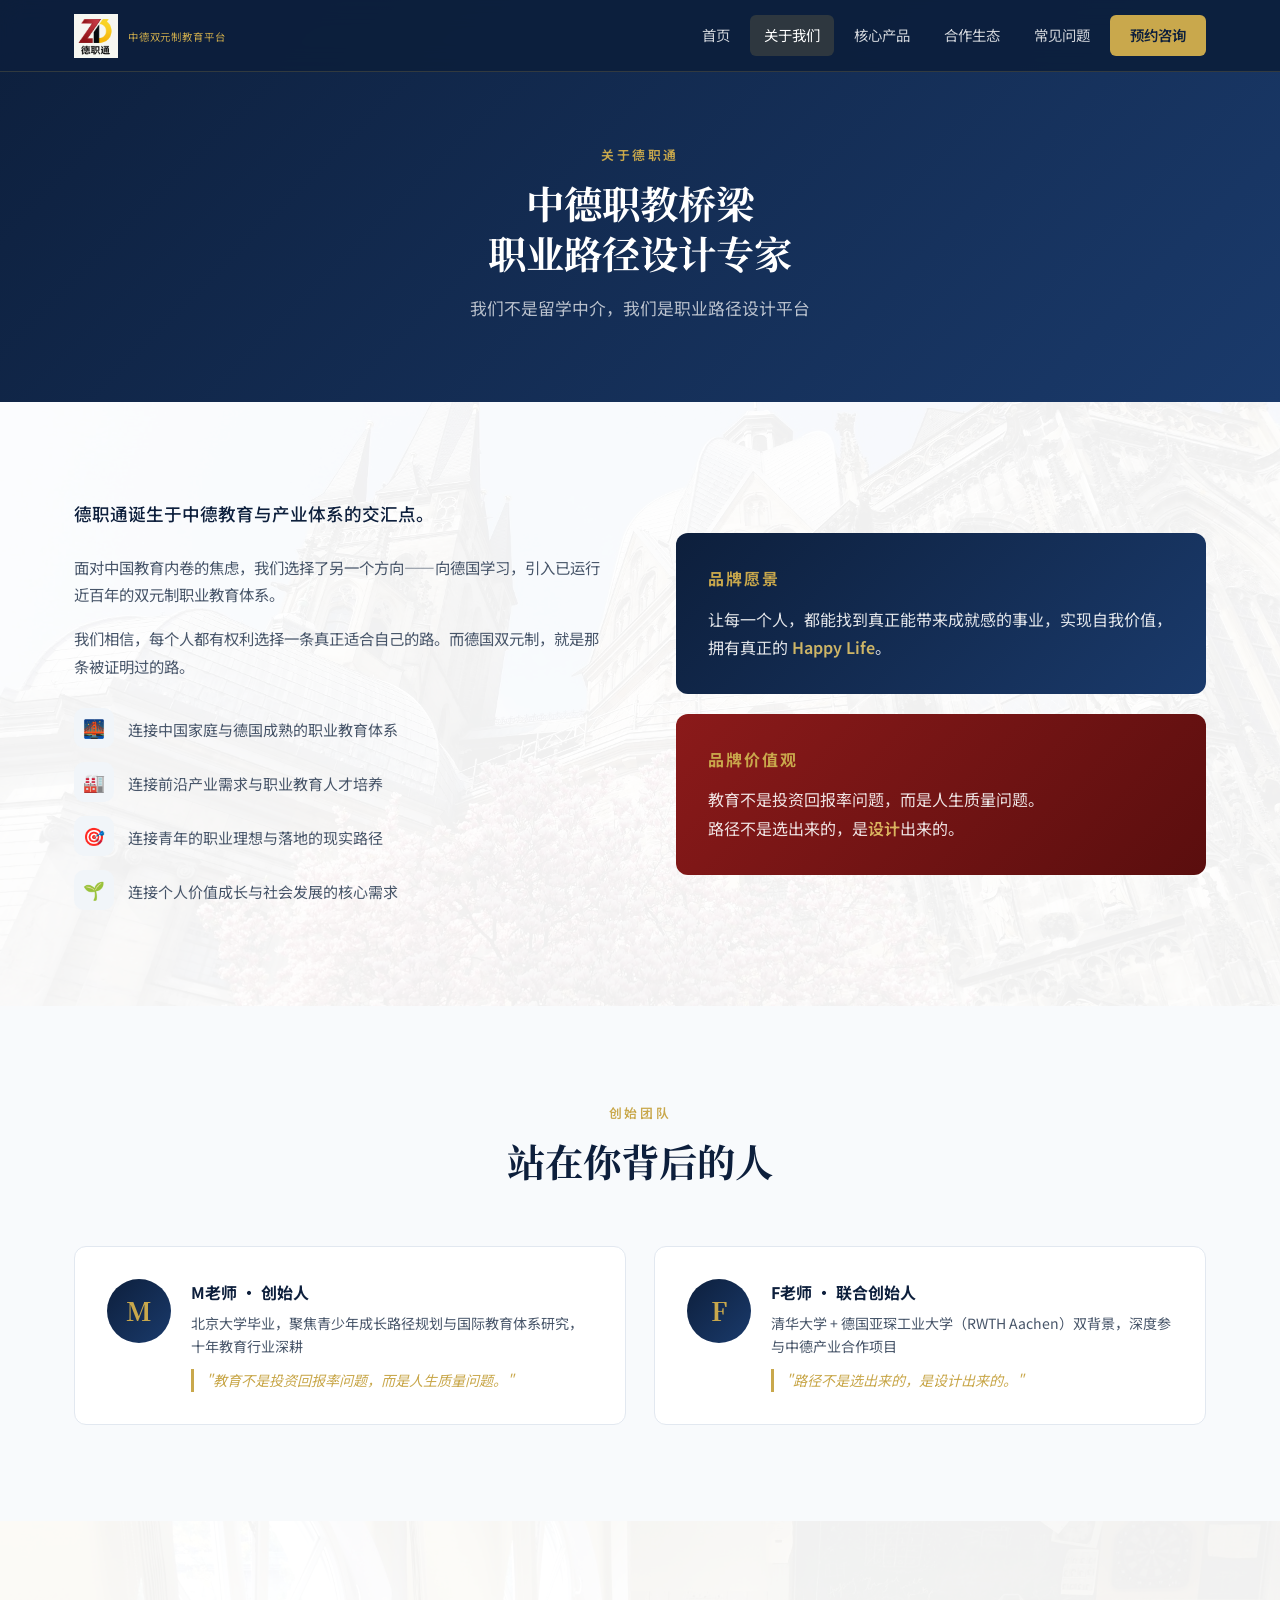
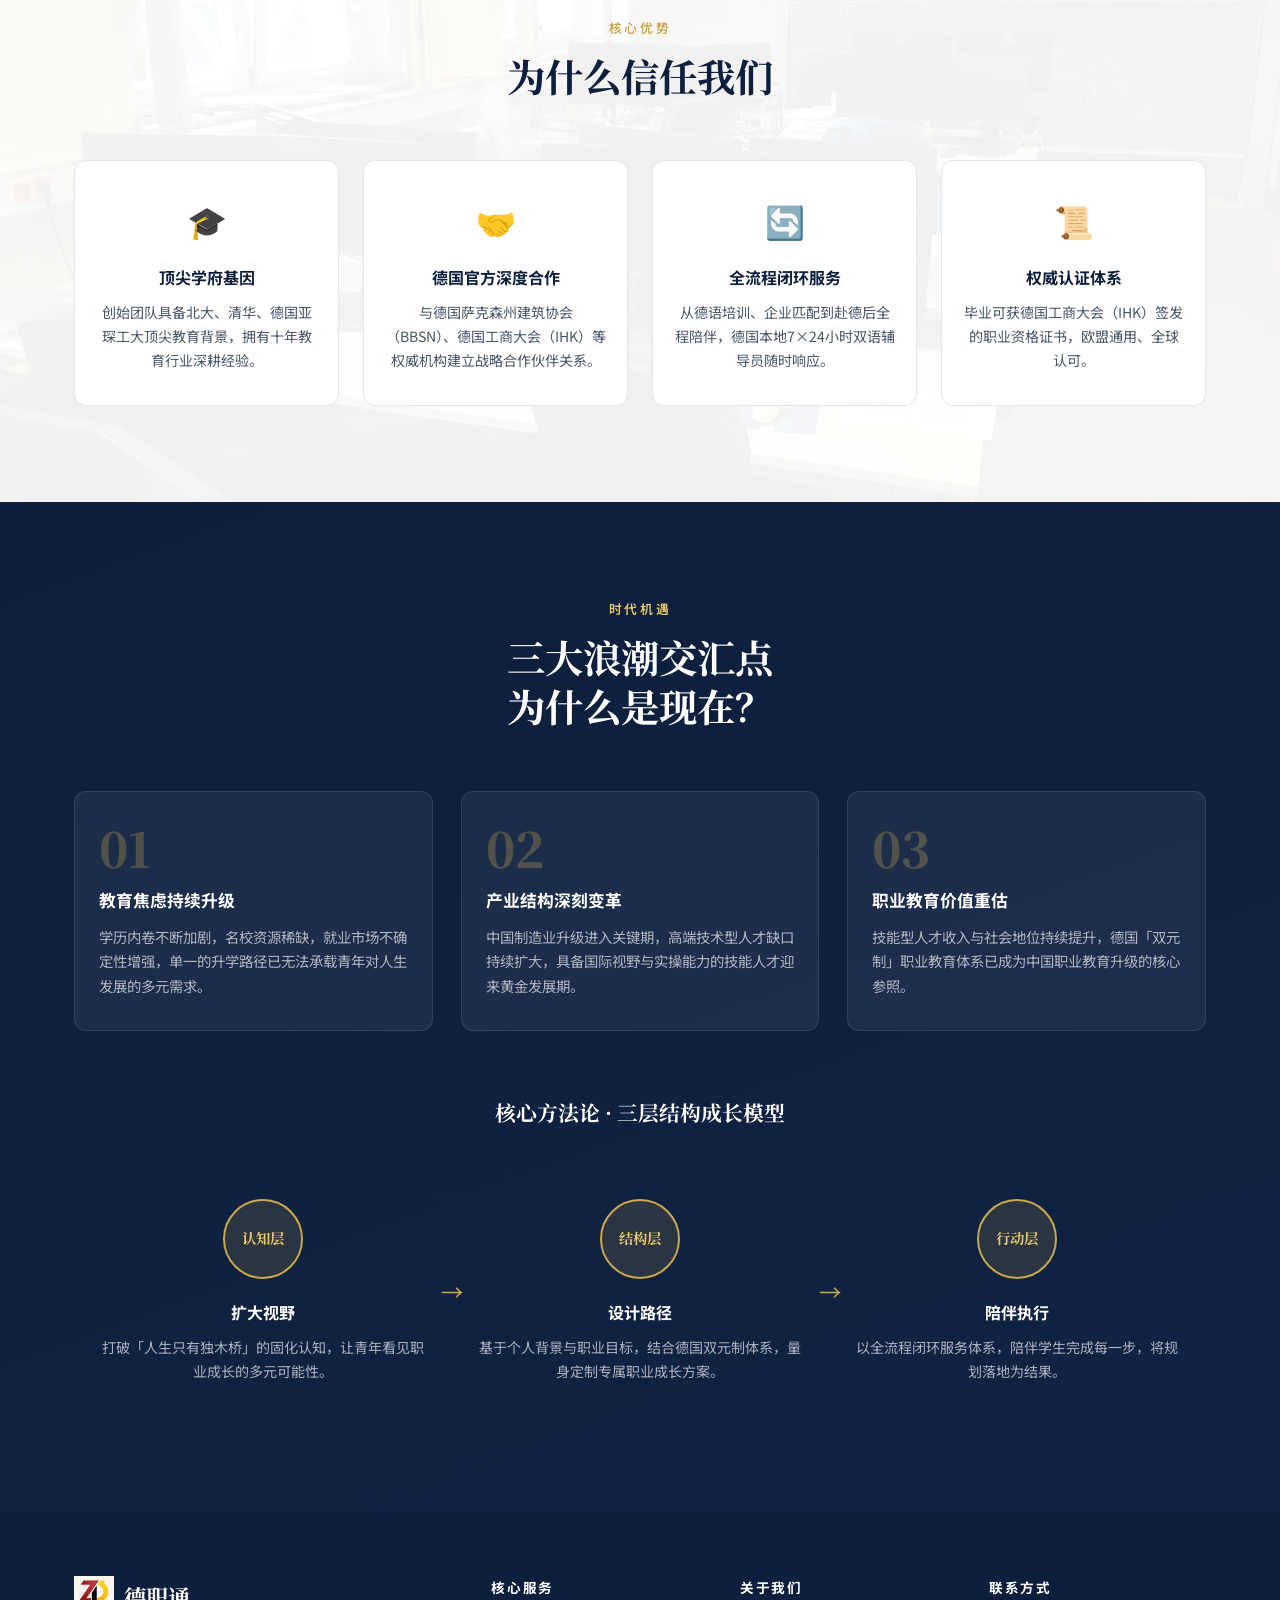
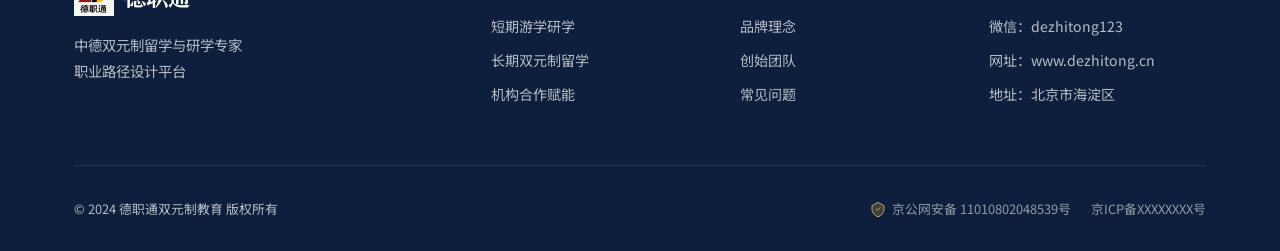
==== about.html @ 85249a67 "多页面重构: 6页独立结构 + 背景图 + Logo + 真实表单提交" ====
<!DOCTYPE html>
<html lang="zh-CN">
<head>
  <meta charset="UTF-8" />
  <meta name="viewport" content="width=device-width, initial-scale=1.0" />
  <title>关于我们 · 德职通</title>
  <meta name="description" content="德职通创始团队来自北大、清华、德国亚琛工大，深耕中德职业教育十年，专注职业路径设计。" />
  <link rel="preconnect" href="https://fonts.googleapis.com" />
  <link rel="preconnect" href="https://fonts.gstatic.com" crossorigin />
  <link href="https://fonts.googleapis.com/css2?family=Noto+Sans+SC:wght@300;400;500;600;700;900&family=Noto+Serif+SC:wght@400;600;700&display=swap" rel="stylesheet" />
  <link rel="stylesheet" href="shared.css" />
  <style>
    .page-hero {
      position: relative;
      background: linear-gradient(135deg, var(--navy) 0%, var(--navy2) 100%);
      padding: calc(var(--nav-h) + 72px) 0 80px;
      text-align: center;
      overflow: hidden;
    }
    .page-hero-bg {
      position: absolute; inset: 0;
      background: url('assets/neuschwanstein.jpg') center 25% / cover no-repeat;
      opacity: .18;
    }
    .page-hero .section-eyebrow { color: var(--gold); position: relative; z-index:1; }
    .page-hero .section-title { color: var(--white); margin-bottom: 16px; position: relative; z-index:1; }
    .page-hero .section-desc { color: rgba(255,255,255,.7); position: relative; z-index:1; }

    /* About intro */
    .about-intro-grid {
      display: grid;
      grid-template-columns: 1fr 1fr;
      gap: 72px;
      align-items: center;
    }
    .about-intro-text .lead {
      font-size: 1.1rem;
      color: var(--navy);
      font-weight: 500;
      line-height: 1.8;
      margin-bottom: 24px;
    }
    .about-intro-text p {
      font-size: .96rem;
      color: var(--gray600);
      line-height: 1.8;
      margin-bottom: 16px;
    }
    .connections { display: flex; flex-direction: column; gap: 14px; margin-top: 28px; }
    .conn-item { display: flex; align-items: flex-start; gap: 14px; }
    .conn-icon { width: 40px; height: 40px; border-radius: 10px; background: var(--gray100); display: flex; align-items: center; justify-content: center; font-size: 1.1rem; flex-shrink: 0; }
    .conn-text { font-size: .94rem; color: var(--gray600); line-height: 1.6; padding-top: 10px; }

    .about-vision-stack { display: flex; flex-direction: column; gap: 20px; }
    .vision-card {
      background: linear-gradient(135deg, var(--navy) 0%, var(--navy2) 100%);
      border-radius: var(--radius);
      padding: 32px;
      color: var(--white);
    }
    .vision-card h3 { font-size: 1rem; color: var(--gold); letter-spacing: .12em; text-transform: uppercase; margin-bottom: 12px; }
    .vision-card p { font-size: 1rem; line-height: 1.8; opacity: .88; }
    .vision-card em { color: var(--gold2); font-style: normal; font-weight: 600; }

    /* Intro image */
    .about-intro-img {
      width: 100%; height: 300px; object-fit: cover; border-radius: var(--radius);
      margin-top: 32px;
    }

    /* Founders */
    .founders-section { background: var(--gray50); }
    .founders-grid { display: grid; grid-template-columns: 1fr 1fr; gap: 28px; }
    .founder-card {
      background: var(--white);
      border-radius: var(--radius);
      padding: 32px;
      border: 1px solid var(--gray200);
      display: flex;
      gap: 20px;
      transition: var(--transition);
    }
    .founder-card:hover { border-color: var(--gold); box-shadow: var(--shadow); }
    .founder-avatar {
      width: 64px; height: 64px; border-radius: 50%;
      background: linear-gradient(135deg, var(--navy), var(--navy2));
      color: var(--gold);
      font-size: 1.6rem; font-weight: 700;
      display: flex; align-items: center; justify-content: center;
      flex-shrink: 0; font-family: var(--serif);
    }
    .founder-info { flex: 1; }
    .founder-info strong { display: block; font-size: 1rem; color: var(--navy); margin-bottom: 6px; }
    .founder-info span { display: block; font-size: .88rem; color: var(--gray600); margin-bottom: 12px; line-height: 1.6; }
    .founder-info blockquote { font-size: .88rem; color: var(--gold); border-left: 3px solid var(--gold); padding-left: 12px; line-height: 1.6; font-style: italic; }

    /* Advantages */
    .adv-grid { display: grid; grid-template-columns: repeat(4, 1fr); gap: 24px; }
    .adv-card {
      text-align: center; padding: 32px 20px;
      background: var(--white); border-radius: var(--radius); border: 1px solid var(--gray200);
      transition: var(--transition);
    }
    .adv-card:hover { transform: translateY(-4px); box-shadow: var(--shadow); border-color: var(--gold); }
    .adv-icon { font-size: 2rem; margin-bottom: 16px; }
    .adv-card h4 { font-size: 1rem; color: var(--navy); font-weight: 700; margin-bottom: 10px; }
    .adv-card p { font-size: .88rem; color: var(--gray600); line-height: 1.7; }

    /* Opportunity */
    .opportunity { background: linear-gradient(160deg, var(--navy) 0%, #112244 100%); }
    .wave-grid { display: grid; grid-template-columns: repeat(3, 1fr); gap: 28px; }
    .wave-card {
      background: rgba(255,255,255,.06); border: 1px solid rgba(255,255,255,.1);
      border-radius: var(--radius); padding: 32px 24px; transition: var(--transition);
    }
    .wave-card:hover { background: rgba(201,168,76,.1); border-color: rgba(201,168,76,.4); }
    .wave-num { font-size: 3rem; font-weight: 900; color: rgba(201,168,76,.3); font-family: var(--serif); line-height: 1; margin-bottom: 14px; }
    .wave-card h3 { font-size: 1.05rem; font-weight: 700; color: var(--white); margin-bottom: 10px; }
    .wave-card p { font-size: .9rem; color: rgba(255,255,255,.65); line-height: 1.7; }

    /* Methodology */
    .method-steps { display: grid; grid-template-columns: repeat(3, 1fr); gap: 0; }
    .method-step { text-align: center; padding: 32px 24px; position: relative; }
    .method-step:not(:last-child)::after {
      content: '→';
      position: absolute; right: -12px; top: 50%; transform: translateY(-50%);
      color: var(--gold); font-size: 1.4rem; z-index: 1;
    }
    .step-circle {
      display: inline-flex; align-items: center; justify-content: center;
      width: 80px; height: 80px; border-radius: 50%;
      background: rgba(201,168,76,.15); border: 2px solid var(--gold);
      color: var(--gold2); font-weight: 700; font-size: .9rem;
      margin: 0 auto 20px; font-family: var(--serif);
    }
    .method-step h4 { color: var(--white); font-size: 1rem; margin-bottom: 10px; }
    .method-step p { font-size: .88rem; color: rgba(255,255,255,.65); line-height: 1.7; }

    @media (max-width: 768px) {
      .about-intro-grid { grid-template-columns: 1fr; gap: 40px; }
      .founders-grid { grid-template-columns: 1fr; }
      .adv-grid { grid-template-columns: 1fr 1fr; }
      .wave-grid { grid-template-columns: 1fr; }
      .method-steps { grid-template-columns: 1fr; }
      .method-step:not(:last-child)::after { content: '↓'; right: 50%; top: auto; bottom: -14px; transform: none; }
    }
    @media (max-width: 480px) {
      .adv-grid { grid-template-columns: 1fr; }
    }
  </style>
</head>
<body>

  <nav class="navbar" id="navbar">
    <div class="nav-inner">
      <a href="index.html" class="nav-logo">
        <img src="assets/logo.png" alt="德职通 Logo" onerror="this.style.display='none';this.nextElementSibling.style.display='flex'" />
        <div class="nav-logo-text" style="display:none">
          <span class="nav-logo-name">德职通</span>
          <span class="nav-logo-sub">中德双元制教育</span>
        </div>
        <div class="nav-logo-text">
          <span class="nav-logo-sub">中德双元制教育平台</span>
        </div>
      </a>
      <button class="nav-toggle" id="navToggle" aria-label="菜单"><span></span><span></span><span></span></button>
      <ul class="nav-links" id="navLinks">
        <li><a href="index.html">首页</a></li>
        <li><a href="about.html">关于我们</a></li>
        <li><a href="products.html">核心产品</a></li>
        <li><a href="partners.html">合作生态</a></li>
        <li><a href="faq.html">常见问题</a></li>
        <li><a href="contact.html" class="nav-cta">预约咨询</a></li>
      </ul>
    </div>
  </nav>

  <div class="page-hero">
    <div class="page-hero-bg"></div>
    <div class="container">
      <p class="section-eyebrow">关于德职通</p>
      <h1 class="section-title">中德职教桥梁<br />职业路径设计专家</h1>
      <p class="section-desc">我们不是留学中介，我们是职业路径设计平台</p>
    </div>
  </div>

  <section class="section" style="position:relative;overflow:hidden">
    <div class="section-bg-layer" style="position:absolute;inset:0;background:url('assets/cathedral-blossom.jpg') center 35%/cover no-repeat;opacity:.06;"></div>
    <div class="container">
      <div class="about-intro-grid">
        <div class="about-intro-text reveal">
          <p class="lead">德职通诞生于中德教育与产业体系的交汇点。</p>
          <p>面对中国教育内卷的焦虑，我们选择了另一个方向——向德国学习，引入已运行近百年的双元制职业教育体系。</p>
          <p>我们相信，每个人都有权利选择一条真正适合自己的路。而德国双元制，就是那条被证明过的路。</p>
          <div class="connections">
            <div class="conn-item">
              <div class="conn-icon">🌉</div>
              <div class="conn-text">连接中国家庭与德国成熟的职业教育体系</div>
            </div>
            <div class="conn-item">
              <div class="conn-icon">🏭</div>
              <div class="conn-text">连接前沿产业需求与职业教育人才培养</div>
            </div>
            <div class="conn-item">
              <div class="conn-icon">🎯</div>
              <div class="conn-text">连接青年的职业理想与落地的现实路径</div>
            </div>
            <div class="conn-item">
              <div class="conn-icon">🌱</div>
              <div class="conn-text">连接个人价值成长与社会发展的核心需求</div>
            </div>
          </div>
        </div>
        <div class="about-vision-stack reveal">
          <div class="vision-card">
            <h3>品牌愿景</h3>
            <p>让每一个人，都能找到真正能带来成就感的事业，实现自我价值，拥有真正的 <em>Happy Life</em>。</p>
          </div>
          <div class="vision-card" style="background: linear-gradient(135deg,#8B1A1A,#5a0e0e)">
            <h3>品牌价值观</h3>
            <p>教育不是投资回报率问题，而是人生质量问题。<br />路径不是选出来的，是<em>设计</em>出来的。</p>
          </div>
        </div>
      </div>
    </div>
  </section>

  <section class="section founders-section" id="team" style="position:relative;overflow:hidden">
    <div class="section-bg-layer" style="position:absolute;inset:0;background:url('assets/hamburg-port.jpg') center 50%/cover no-repeat;opacity:.07;"></div>
    <div class="container">
      <div class="section-header">
        <p class="section-eyebrow">创始团队</p>
        <h2 class="section-title">站在你背后的人</h2>
      </div>
      <div class="founders-grid">
        <div class="founder-card reveal">
          <div class="founder-avatar">M</div>
          <div class="founder-info">
            <strong>M老师 · 创始人</strong>
            <span>北京大学毕业，聚焦青少年成长路径规划与国际教育体系研究，十年教育行业深耕</span>
            <blockquote>"教育不是投资回报率问题，而是人生质量问题。"</blockquote>
          </div>
        </div>
        <div class="founder-card reveal">
          <div class="founder-avatar">F</div>
          <div class="founder-info">
            <strong>F老师 · 联合创始人</strong>
            <span>清华大学 + 德国亚琛工业大学（RWTH Aachen）双背景，深度参与中德产业合作项目</span>
            <blockquote>"路径不是选出来的，是设计出来的。"</blockquote>
          </div>
        </div>
      </div>
    </div>
  </section>

  <section class="section" style="position:relative;overflow:hidden">
    <div class="section-bg-layer" style="position:absolute;inset:0;background:url('assets/classroom.jpg') center 50%/cover no-repeat;opacity:.06;"></div>
    <div class="container">
      <div class="section-header">
        <p class="section-eyebrow">核心优势</p>
        <h2 class="section-title">为什么信任我们</h2>
      </div>
      <div class="adv-grid">
        <div class="adv-card reveal">
          <div class="adv-icon">🎓</div>
          <h4>顶尖学府基因</h4>
          <p>创始团队具备北大、清华、德国亚琛工大顶尖教育背景，拥有十年教育行业深耕经验。</p>
        </div>
        <div class="adv-card reveal">
          <div class="adv-icon">🤝</div>
          <h4>德国官方深度合作</h4>
          <p>与德国萨克森州建筑协会（BBSN）、德国工商大会（IHK）等权威机构建立战略合作伙伴关系。</p>
        </div>
        <div class="adv-card reveal">
          <div class="adv-icon">🔄</div>
          <h4>全流程闭环服务</h4>
          <p>从德语培训、企业匹配到赴德后全程陪伴，德国本地7×24小时双语辅导员随时响应。</p>
        </div>
        <div class="adv-card reveal">
          <div class="adv-icon">📜</div>
          <h4>权威认证体系</h4>
          <p>毕业可获德国工商大会（IHK）签发的职业资格证书，欧盟通用、全球认可。</p>
        </div>
      </div>
    </div>
  </section>

  <section class="section opportunity" style="position:relative;overflow:hidden">
    <div class="section-bg-layer" style="position:absolute;inset:0;background:url('assets/flight-to-germany.jpg') center 40%/cover no-repeat;opacity:.08;"></div>
    <div class="container">
      <div class="section-header light">
        <p class="section-eyebrow">时代机遇</p>
        <h2 class="section-title">三大浪潮交汇点<br />为什么是现在？</h2>
      </div>
      <div class="wave-grid">
        <div class="wave-card reveal">
          <div class="wave-num">01</div>
          <h3>教育焦虑持续升级</h3>
          <p>学历内卷不断加剧，名校资源稀缺，就业市场不确定性增强，单一的升学路径已无法承载青年对人生发展的多元需求。</p>
        </div>
        <div class="wave-card reveal">
          <div class="wave-num">02</div>
          <h3>产业结构深刻变革</h3>
          <p>中国制造业升级进入关键期，高端技术型人才缺口持续扩大，具备国际视野与实操能力的技能人才迎来黄金发展期。</p>
        </div>
        <div class="wave-card reveal">
          <div class="wave-num">03</div>
          <h3>职业教育价值重估</h3>
          <p>技能型人才收入与社会地位持续提升，德国「双元制」职业教育体系已成为中国职业教育升级的核心参照。</p>
        </div>
      </div>
      <div style="margin-top:64px">
        <h3 class="sub-title light" style="text-align:center">核心方法论 · 三层结构成长模型</h3>
        <div class="method-steps">
          <div class="method-step reveal">
            <div class="step-circle">认知层</div>
            <h4>扩大视野</h4>
            <p>打破「人生只有独木桥」的固化认知，让青年看见职业成长的多元可能性。</p>
          </div>
          <div class="method-step reveal">
            <div class="step-circle">结构层</div>
            <h4>设计路径</h4>
            <p>基于个人背景与职业目标，结合德国双元制体系，量身定制专属职业成长方案。</p>
          </div>
          <div class="method-step reveal">
            <div class="step-circle">行动层</div>
            <h4>陪伴执行</h4>
            <p>以全流程闭环服务体系，陪伴学生完成每一步，将规划落地为结果。</p>
          </div>
        </div>
      </div>
    </div>
  </section>

  <footer class="footer">
    <div class="container">
      <div class="footer-top">
        <div class="footer-brand">
          <div class="footer-logo">
            <img src="assets/logo.png" alt="德职通" height="40" onerror="this.style.display='none'" />
            <span class="footer-logo-name">德职通</span>
          </div>
          <p>中德双元制留学与研学专家<br />职业路径设计平台</p>
        </div>
        <div class="footer-links">
          <div class="fl-col"><h5>核心服务</h5><ul><li><a href="products.html#study">短期游学研学</a></li><li><a href="products.html#longterm">长期双元制留学</a></li><li><a href="partners.html">机构合作赋能</a></li></ul></div>
          <div class="fl-col"><h5>关于我们</h5><ul><li><a href="about.html">品牌理念</a></li><li><a href="about.html#team">创始团队</a></li><li><a href="faq.html">常见问题</a></li></ul></div>
          <div class="fl-col"><h5>联系方式</h5><ul><li>微信：dezhitong123</li><li>网址：www.dezhitong.cn</li><li>地址：北京市海淀区</li></ul></div>
        </div>
      </div>
      <div class="footer-bottom">
        <span>© 2024 德职通双元制教育 版权所有</span>
        <div class="beian-items">
          <a href="https://beian.mps.gov.cn/#/query/webSearch?code=11010802048539" target="_blank" rel="noopener" class="beian-link">
            <svg class="beian-icon" viewBox="0 0 24 24" fill="none"><path d="M12 2L3 7v5c0 5.25 3.75 10.15 9 11.5C17.25 22.15 21 17.25 21 12V7L12 2z" fill="#c9a84c" opacity="0.25"/><path d="M12 2L3 7v5c0 5.25 3.75 10.15 9 11.5C17.25 22.15 21 17.25 21 12V7L12 2z" stroke="#c9a84c" stroke-width="1.5" fill="none"/><path d="M9 12l2 2 4-4" stroke="#c9a84c" stroke-width="1.5" stroke-linecap="round" stroke-linejoin="round"/></svg>
            京公网安备 11010802048539号
          </a>
          <a href="https://beian.miit.gov.cn/" target="_blank" rel="noopener" class="beian-link">京ICP备XXXXXXXX号</a>
        </div>
      </div>
    </div>
  </footer>
  <script src="shared.js"></script>
</body>
</html>
---- shared.css ----
/* =============================================
   德职通官网 · 共享样式
   v2.0 · 多页面版
   ============================================= */

/* ——— CSS 变量 ——— */
:root {
  --navy:   #0d1f3c;
  --navy2:  #1a3a6b;
  --gold:   #c9a84c;
  --gold2:  #e8c96a;
  --red:    #b22222;
  --white:  #ffffff;
  --gray50: #f8fafc;
  --gray100:#f1f5f9;
  --gray200:#e2e8f0;
  --gray400:#94a3b8;
  --gray600:#475569;
  --gray800:#1e293b;
  --font:   'Noto Sans SC', 'Microsoft YaHei', sans-serif;
  --serif:  'Noto Serif SC', 'SimSun', serif;
  --radius: 12px;
  --shadow: 0 4px 24px rgba(0,0,0,.12);
  --nav-h:  72px;
  --transition: .25s ease;
}

*, *::before, *::after { box-sizing: border-box; margin: 0; padding: 0; }
html { scroll-behavior: smooth; font-size: 16px; }
body {
  font-family: var(--font);
  color: var(--gray800);
  background: var(--white);
  line-height: 1.7;
  overflow-x: hidden;
}
img { max-width: 100%; display: block; }
a { text-decoration: none; color: inherit; }
ul { list-style: none; }

/* ——— Utilities ——— */
.container { width: 100%; max-width: 1180px; margin: 0 auto; padding: 0 24px; }
.section { padding: 96px 0; }
.section-header { text-align: center; margin-bottom: 60px; }
.section-header.light .section-title,
.section-header.light .section-desc { color: var(--white); }
.section-header.light .section-eyebrow { color: var(--gold2); }
.section-eyebrow { font-size: .8rem; font-weight: 600; letter-spacing: .2em; text-transform: uppercase; color: var(--gold); margin-bottom: 12px; }
.section-title { font-size: clamp(1.8rem, 3vw, 2.6rem); font-family: var(--serif); font-weight: 700; color: var(--navy); line-height: 1.3; margin-bottom: 16px; }
.section-desc { font-size: 1.05rem; color: var(--gray600); max-width: 640px; margin: 0 auto; }
.sub-title { font-size: 1.3rem; font-family: var(--serif); font-weight: 700; color: var(--navy); margin-bottom: 36px; }
.sub-title.light { color: var(--white); }

/* ——— Buttons ——— */
.btn {
  display: inline-flex; align-items: center; justify-content: center;
  padding: 14px 32px; border-radius: 8px; font-size: .95rem;
  font-weight: 600; cursor: pointer; border: none; transition: var(--transition);
  white-space: nowrap;
}
.btn-primary {
  background: linear-gradient(135deg, var(--gold), #b8870a);
  color: var(--navy);
}
.btn-primary:hover { filter: brightness(1.1); transform: translateY(-2px); }
.btn-outline {
  background: transparent;
  border: 2px solid var(--white);
  color: var(--white);
}
.btn-outline:hover { background: rgba(255,255,255,.12); transform: translateY(-2px); }
.btn-navy {
  background: var(--navy);
  color: var(--white);
}
.btn-navy:hover { background: var(--navy2); transform: translateY(-2px); }
.btn-full { width: 100%; }

/* ——— NAVBAR ——— */
.navbar {
  position: fixed; top: 0; left: 0; right: 0; z-index: 1000;
  height: var(--nav-h);
  background: rgba(13,31,60,.92);
  backdrop-filter: blur(12px);
  -webkit-backdrop-filter: blur(12px);
  border-bottom: 1px solid rgba(201,168,76,.2);
  transition: background var(--transition);
}
.navbar.scrolled {
  background: rgba(13,31,60,.98);
  box-shadow: 0 2px 20px rgba(0,0,0,.3);
}
.nav-inner {
  height: 100%;
  max-width: 1180px;
  margin: 0 auto;
  padding: 0 24px;
  display: flex;
  align-items: center;
  justify-content: space-between;
  gap: 20px;
}
.nav-logo {
  display: flex;
  align-items: center;
  gap: 10px;
  text-decoration: none;
}
.nav-logo img {
  height: 44px;
  width: auto;
  object-fit: contain;
}
.nav-logo-text {
  display: flex;
  flex-direction: column;
}
.nav-logo-name {
  font-size: 1.2rem;
  font-weight: 700;
  color: var(--white);
  line-height: 1;
  font-family: var(--serif);
}
.nav-logo-sub {
  font-size: .65rem;
  color: var(--gold);
  letter-spacing: .08em;
  margin-top: 2px;
}
.nav-links {
  display: flex;
  align-items: center;
  gap: 6px;
}
.nav-links li a {
  display: block;
  padding: 8px 14px;
  color: rgba(255,255,255,.82);
  font-size: .9rem;
  border-radius: 6px;
  transition: var(--transition);
  white-space: nowrap;
}
.nav-links li a:hover,
.nav-links li a.active { color: var(--white); background: rgba(201,168,76,.18); }
.nav-links li a.nav-cta {
  background: var(--gold);
  color: var(--navy);
  font-weight: 600;
  padding: 8px 20px;
}
.nav-links li a.nav-cta:hover {
  background: var(--gold2);
}
.nav-toggle {
  display: none;
  flex-direction: column;
  gap: 5px;
  background: none;
  border: none;
  cursor: pointer;
  padding: 4px;
}
.nav-toggle span {
  display: block;
  width: 24px;
  height: 2px;
  background: var(--white);
  border-radius: 2px;
  transition: var(--transition);
}

/* ——— FOOTER ——— */
.footer {
  background: var(--navy);
  color: rgba(255,255,255,.7);
  padding: 64px 0 32px;
}
.footer-top {
  display: grid;
  grid-template-columns: 1fr 2fr;
  gap: 60px;
  padding-bottom: 48px;
  border-bottom: 1px solid rgba(255,255,255,.1);
}
.footer-brand .footer-logo {
  display: flex;
  align-items: center;
  gap: 10px;
  margin-bottom: 16px;
}
.footer-brand .footer-logo img {
  height: 40px;
  width: auto;
}
.footer-logo-name {
  font-size: 1.4rem;
  font-weight: 700;
  color: var(--white);
  font-family: var(--serif);
}
.footer-brand p { font-size: .9rem; line-height: 1.8; }
.footer-links {
  display: grid;
  grid-template-columns: repeat(3, 1fr);
  gap: 32px;
}
.fl-col h5 { color: var(--white); font-size: .85rem; letter-spacing: .12em; text-transform: uppercase; margin-bottom: 16px; }
.fl-col ul li { margin-bottom: 10px; font-size: .88rem; }
.fl-col ul li a:hover { color: var(--gold); }
.footer-bottom {
  padding-top: 32px;
  display: flex;
  align-items: center;
  justify-content: space-between;
  gap: 16px;
  flex-wrap: wrap;
  font-size: .8rem;
}
.beian-items { display: flex; align-items: center; gap: 20px; flex-wrap: wrap; }
.beian-link { display: flex; align-items: center; gap: 6px; color: rgba(255,255,255,.55); transition: var(--transition); }
.beian-link:hover { color: var(--gold); }
.beian-icon { width: 16px; height: 16px; flex-shrink: 0; }

/* ——— SCROLL REVEAL ——— */
.reveal { opacity: 0; transform: translateY(24px); transition: opacity .55s ease, transform .55s ease; }
.reveal.visible { opacity: 1; transform: none; }

/* --- Section background layers (must sit behind content) --- */
.page-hero-bg,
.section-bg-layer { z-index: -1; }

/* ——— RESPONSIVE ——— */
@media (max-width: 960px) {
  .nav-toggle { display: flex; }
  .nav-links {
    display: none;
    position: absolute;
    top: var(--nav-h);
    left: 0;
    right: 0;
    flex-direction: column;
    background: rgba(13,31,60,.98);
    padding: 16px 24px 24px;
    gap: 4px;
    border-bottom: 1px solid rgba(201,168,76,.2);
  }
  .nav-links.open { display: flex; }
  .nav-links li a { border-radius: 8px; padding: 12px 16px; font-size: 1rem; }
}
@media (max-width: 768px) {
  .section { padding: 64px 0; }
  .footer-top { grid-template-columns: 1fr; gap: 32px; }
  .footer-links { grid-template-columns: 1fr 1fr; }
  .footer-bottom { flex-direction: column; align-items: flex-start; }
}
@media (max-width: 480px) {
  .footer-links { grid-template-columns: 1fr; }
}
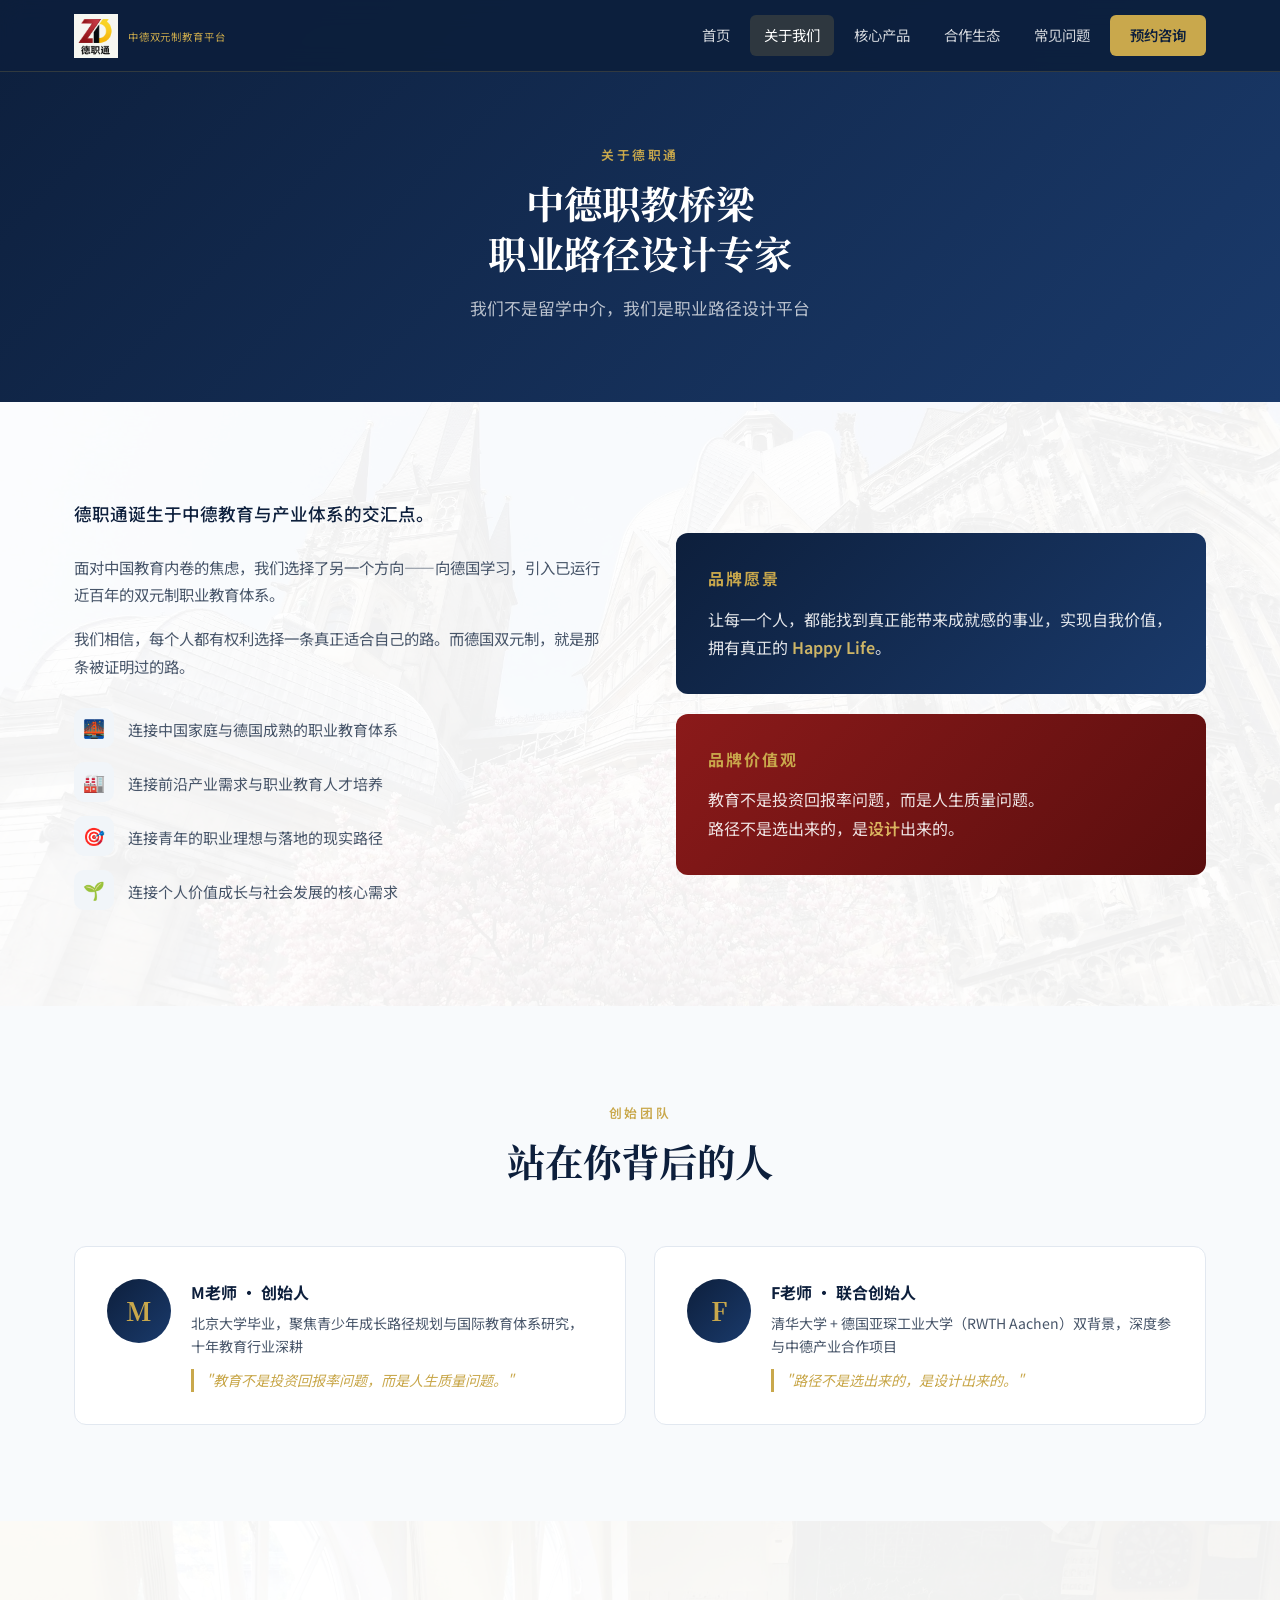
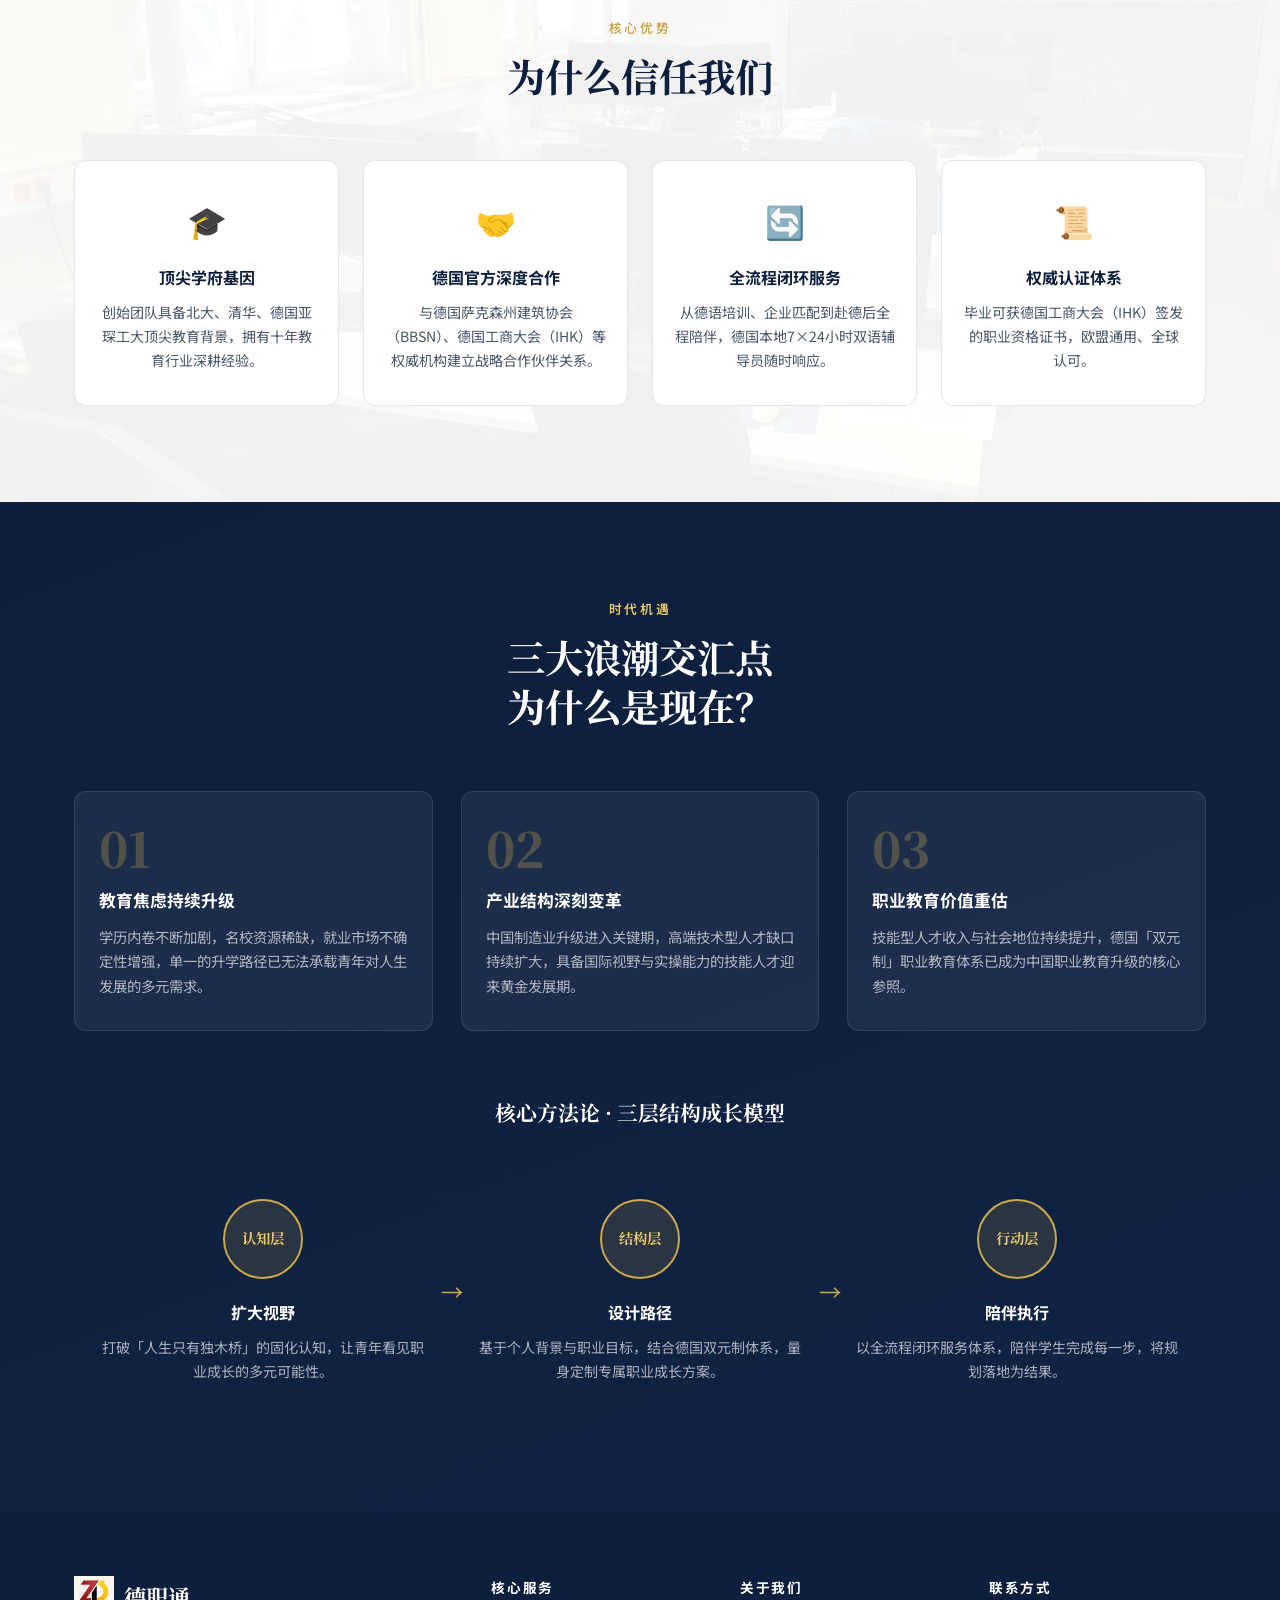
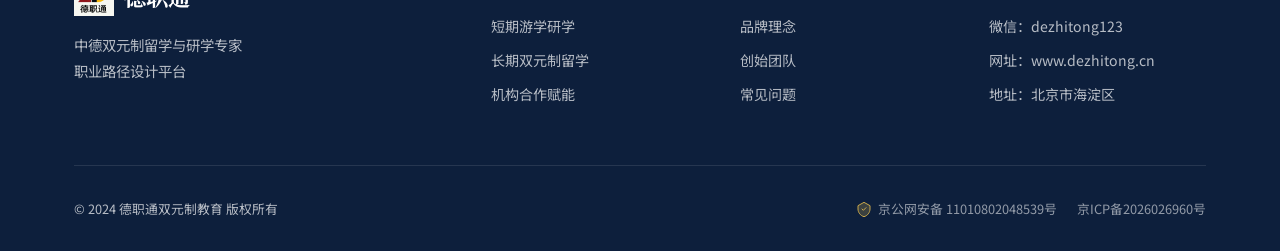
==== commit 962f572b: "更新ICP备案号: 京ICP备2026026960号" ====
--- a/about.html
+++ b/about.html
@@ -355,7 +355,7 @@
             <svg class="beian-icon" viewBox="0 0 24 24" fill="none"><path d="M12 2L3 7v5c0 5.25 3.75 10.15 9 11.5C17.25 22.15 21 17.25 21 12V7L12 2z" fill="#c9a84c" opacity="0.25"/><path d="M12 2L3 7v5c0 5.25 3.75 10.15 9 11.5C17.25 22.15 21 17.25 21 12V7L12 2z" stroke="#c9a84c" stroke-width="1.5" fill="none"/><path d="M9 12l2 2 4-4" stroke="#c9a84c" stroke-width="1.5" stroke-linecap="round" stroke-linejoin="round"/></svg>
             京公网安备 11010802048539号
           </a>
-          <a href="https://beian.miit.gov.cn/" target="_blank" rel="noopener" class="beian-link">京ICP备XXXXXXXX号</a>
+          <a href="https://beian.miit.gov.cn/" target="_blank" rel="noopener" class="beian-link">京ICP备2026026960号</a>
         </div>
       </div>
     </div>
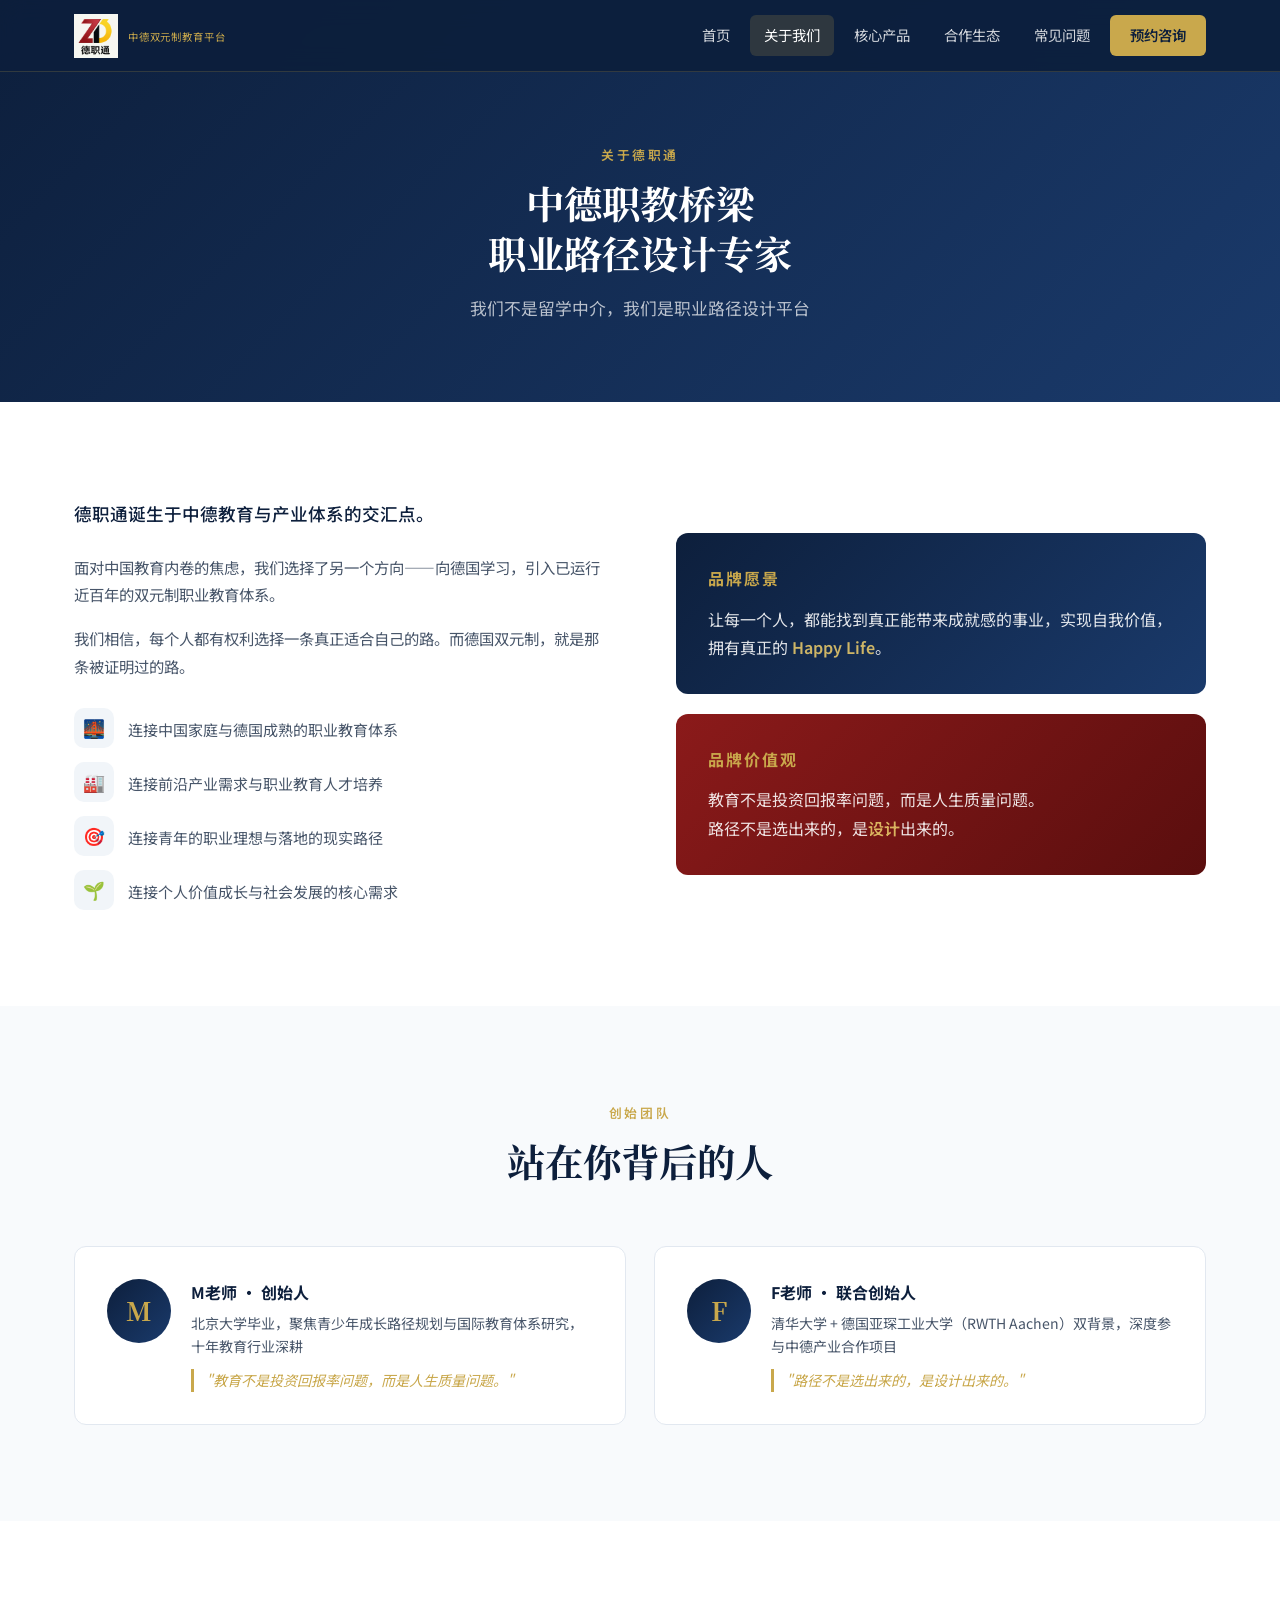
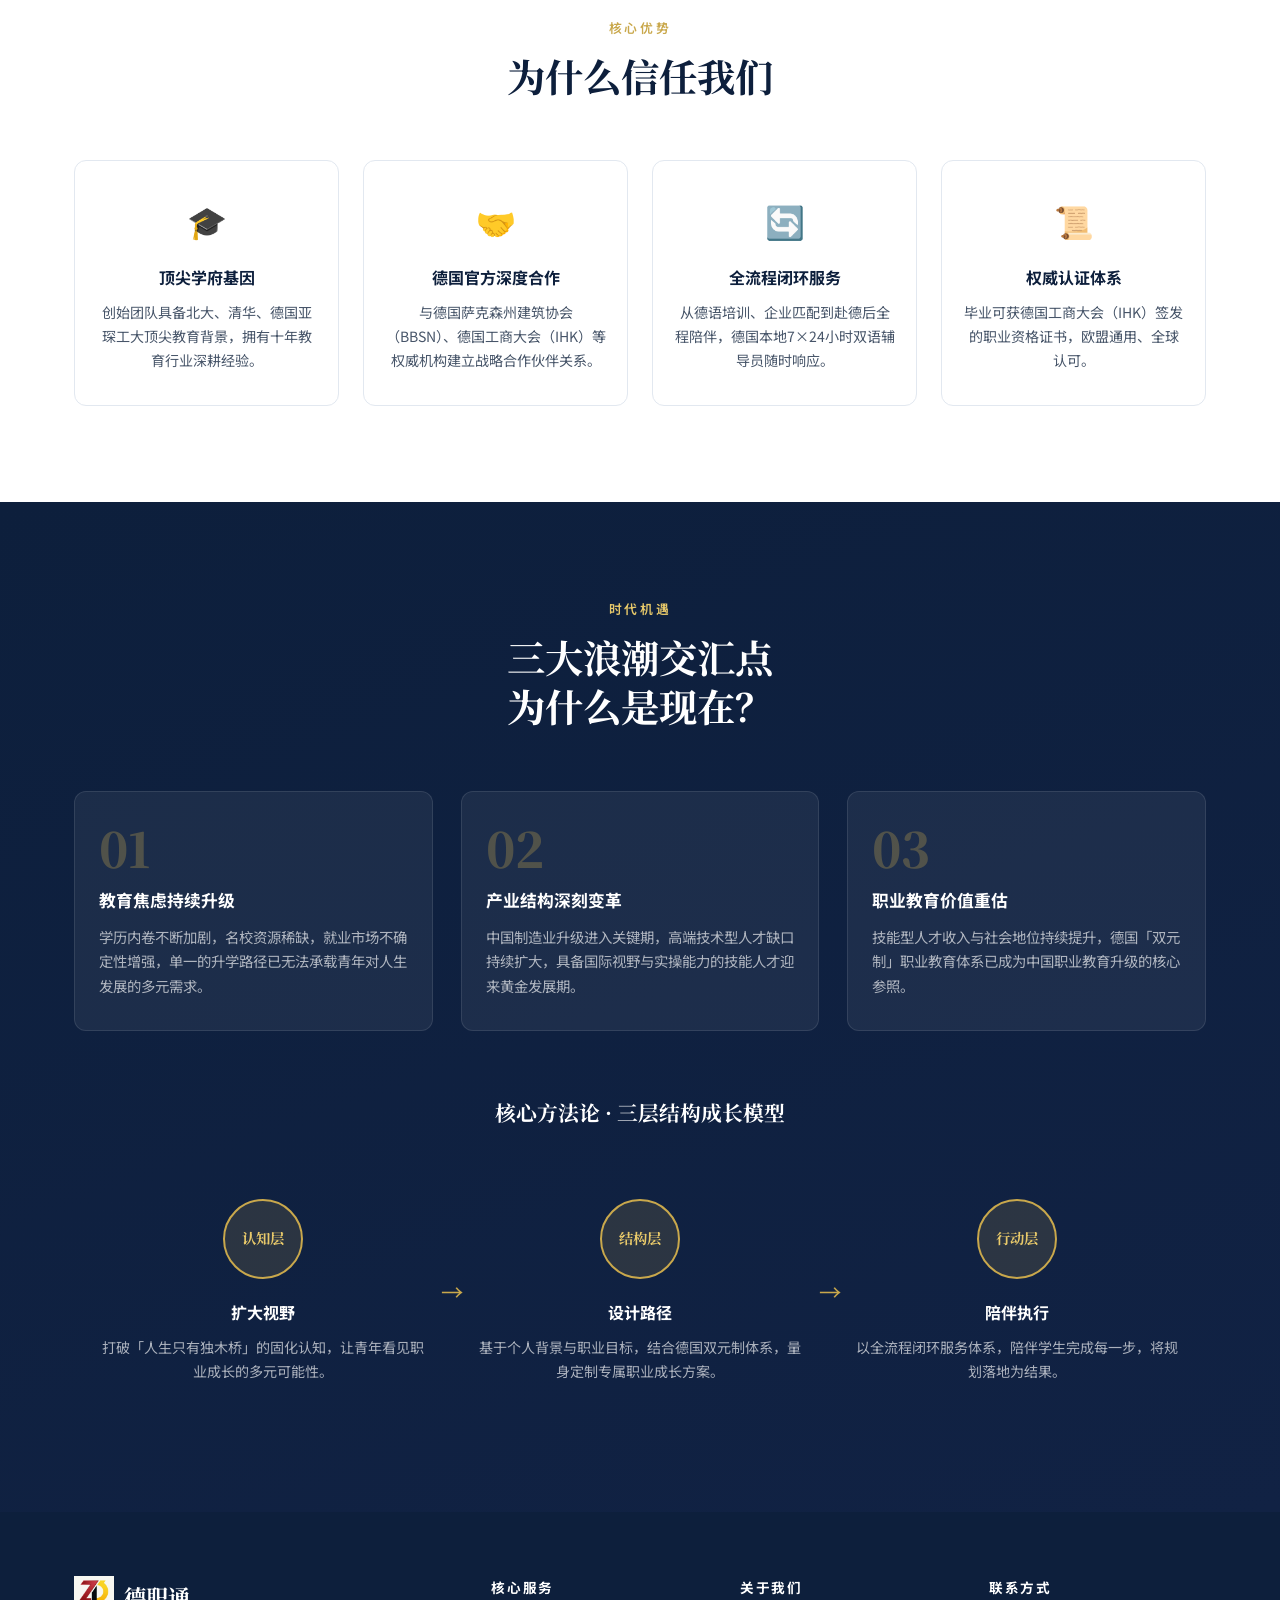
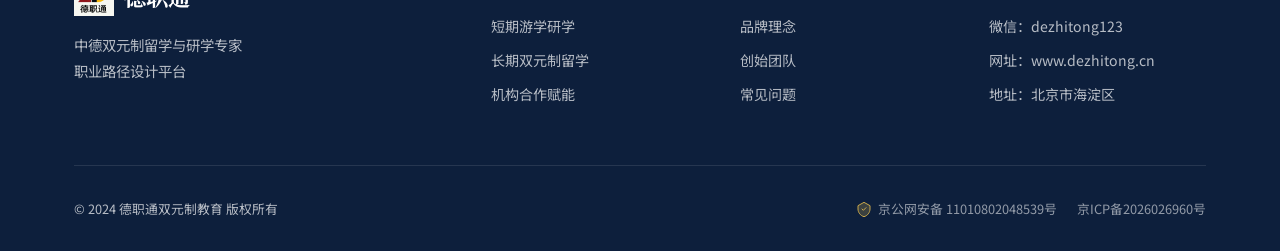
==== commit 5c2c3f6e: "精简背景图：仅保留各页顶部Hero区背景，移除正文区域背景层" ====
--- a/about.html
+++ b/about.html
@@ -184,8 +184,7 @@
     </div>
   </div>
 
-  <section class="section" style="position:relative;overflow:hidden">
-    <div class="section-bg-layer" style="position:absolute;inset:0;background:url('assets/cathedral-blossom.jpg') center 35%/cover no-repeat;opacity:.06;"></div>
+  <section class="section">
     <div class="container">
       <div class="about-intro-grid">
         <div class="about-intro-text reveal">
@@ -225,8 +224,7 @@
     </div>
   </section>
 
-  <section class="section founders-section" id="team" style="position:relative;overflow:hidden">
-    <div class="section-bg-layer" style="position:absolute;inset:0;background:url('assets/hamburg-port.jpg') center 50%/cover no-repeat;opacity:.07;"></div>
+  <section class="section founders-section" id="team">
     <div class="container">
       <div class="section-header">
         <p class="section-eyebrow">创始团队</p>
@@ -253,8 +251,7 @@
     </div>
   </section>
 
-  <section class="section" style="position:relative;overflow:hidden">
-    <div class="section-bg-layer" style="position:absolute;inset:0;background:url('assets/classroom.jpg') center 50%/cover no-repeat;opacity:.06;"></div>
+  <section class="section">
     <div class="container">
       <div class="section-header">
         <p class="section-eyebrow">核心优势</p>
@@ -285,8 +282,7 @@
     </div>
   </section>
 
-  <section class="section opportunity" style="position:relative;overflow:hidden">
-    <div class="section-bg-layer" style="position:absolute;inset:0;background:url('assets/flight-to-germany.jpg') center 40%/cover no-repeat;opacity:.08;"></div>
+  <section class="section opportunity">
     <div class="container">
       <div class="section-header light">
         <p class="section-eyebrow">时代机遇</p>
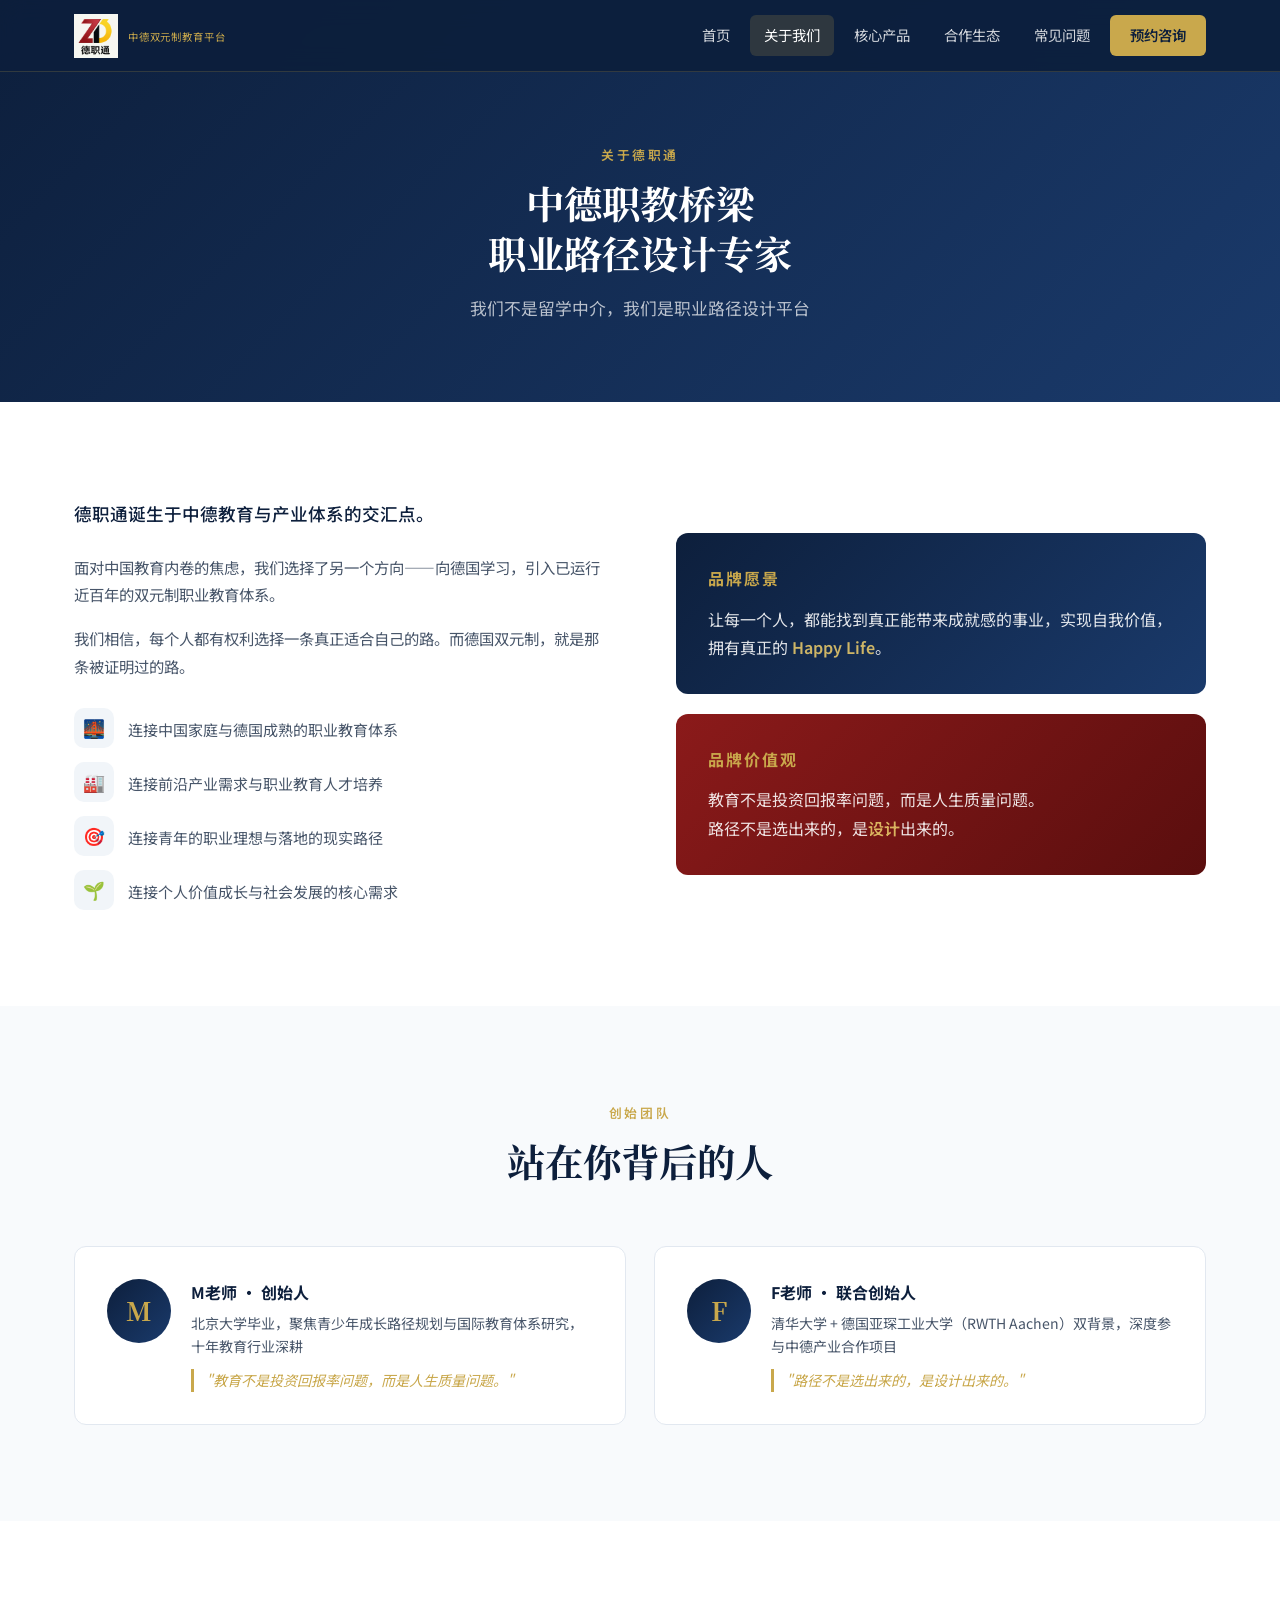
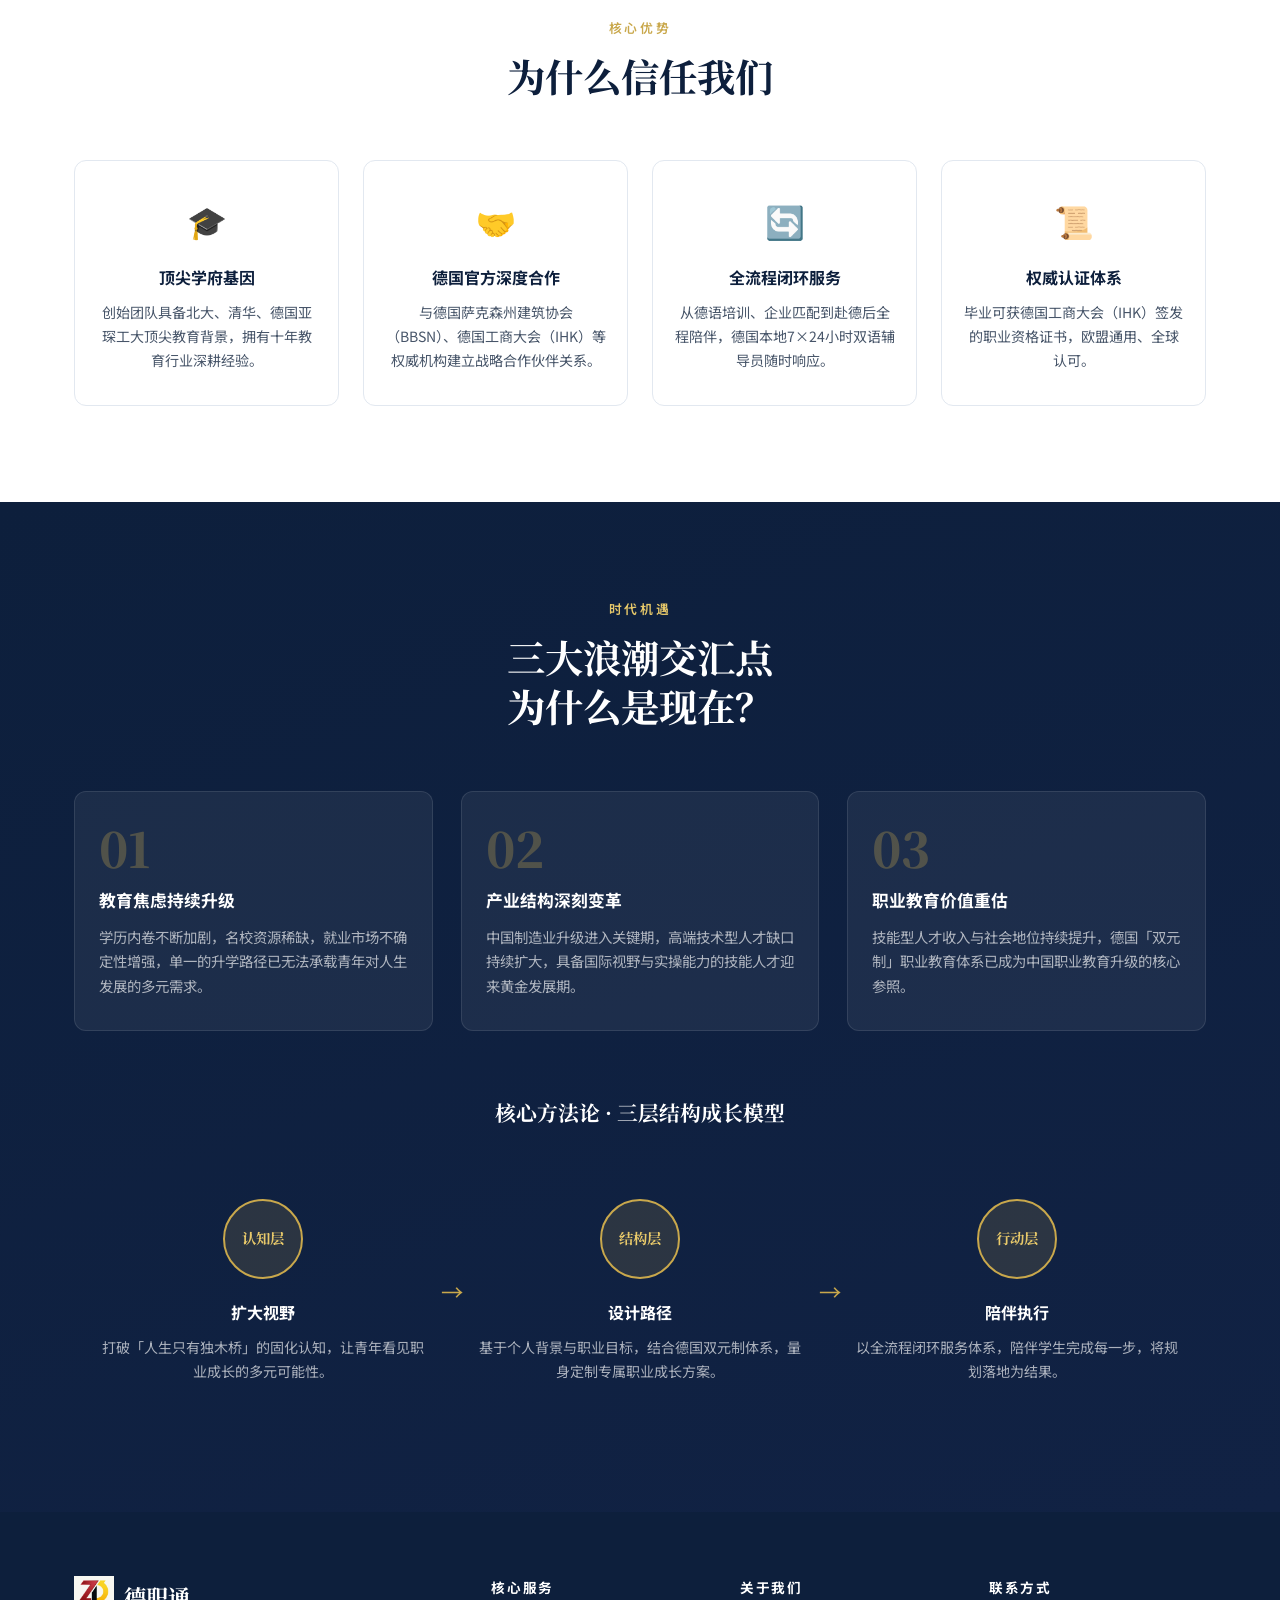
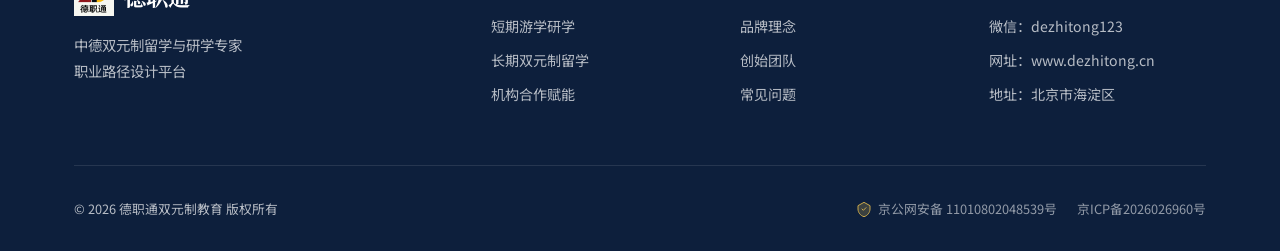
==== commit f1eba76c: "Footer版权年份 2024→2026" ====
--- a/about.html
+++ b/about.html
@@ -345,7 +345,7 @@
         </div>
       </div>
       <div class="footer-bottom">
-        <span>© 2024 德职通双元制教育 版权所有</span>
+        <span>© 2026 德职通双元制教育 版权所有</span>
         <div class="beian-items">
           <a href="https://beian.mps.gov.cn/#/query/webSearch?code=11010802048539" target="_blank" rel="noopener" class="beian-link">
             <svg class="beian-icon" viewBox="0 0 24 24" fill="none"><path d="M12 2L3 7v5c0 5.25 3.75 10.15 9 11.5C17.25 22.15 21 17.25 21 12V7L12 2z" fill="#c9a84c" opacity="0.25"/><path d="M12 2L3 7v5c0 5.25 3.75 10.15 9 11.5C17.25 22.15 21 17.25 21 12V7L12 2z" stroke="#c9a84c" stroke-width="1.5" fill="none"/><path d="M9 12l2 2 4-4" stroke="#c9a84c" stroke-width="1.5" stroke-linecap="round" stroke-linejoin="round"/></svg>
